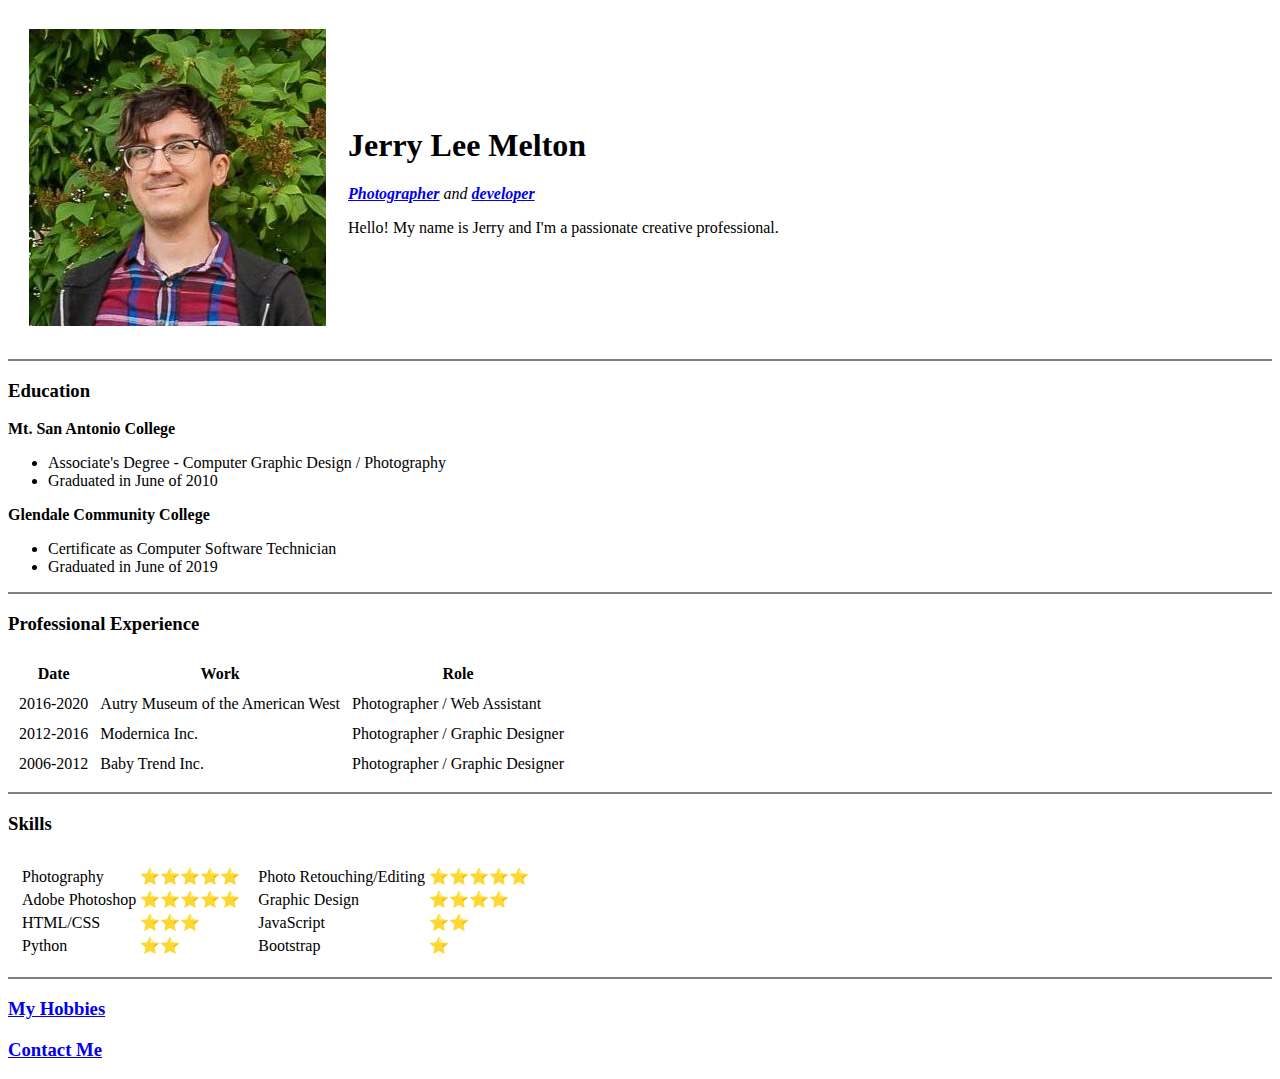
==== index.html @ 2412e4a8 "Initial commit. Currently contains raw HTML only." ====
<!DOCTYPE html>
<html lang="en" dir="ltr">

<head>
  <meta charset="utf-8">
  <title>Jerry's Personal Website</title>
</head>

<body>
  <table cellspacing="20">
    <tr>
      <td><img src="images/JerryUserPic.jpg" alt="Jerry's Profile Picture"></td>
      <td>
        <h1>Jerry Lee Melton</h1>
        <p><em><strong><a href="http://jerryleemelton.com/">Photographer</a></strong> and <strong><a href="https://github.com/JerryLeeMelton">developer</a></strong></em></p>

        <p>Hello!  My name is Jerry and I'm a passionate creative professional.</p>
      </td>
    </tr>
  </table>

  <hr noshade>

  <h3>Education</h3>
  <p><strong>Mt. San Antonio College</strong></p>
  <ul>
    <li>Associate's Degree - Computer Graphic Design / Photography</li>
    <li>Graduated in June of 2010</li>
  </ul>
  <p><strong>Glendale Community College</strong></p>
  <ul>
    <li>Certificate as Computer Software Technician</li>
    <li>Graduated in June of 2019</li>
  </ul>

  <hr noshade>

  <h3>Professional Experience</h3>

  <table cellspacing="10">
    <thead>
      <tr>
        <th>Date</th>
        <th>Work</th>
        <th>Role</th>
      </tr>
    </thead>
    <tbody>
      <tr>
        <td>2016-2020</td>
        <td>Autry Museum of the American West</td>
        <td>Photographer / Web Assistant</td>
      </tr>
      <tr>
        <td>2012-2016</td>
        <td>Modernica Inc.</td>
        <td>Photographer / Graphic Designer</td>
      </tr>
      <tr>
        <td>2006-2012</td>
        <td>Baby Trend Inc.</td>
        <td>Photographer / Graphic Designer</td>
      </tr>
    </tbody>
    <tfoot>

    </tfoot>
  </table>

  <hr noshade>

  <h3>Skills</h3>

  <table cellspacing="10">
    <tr>
      <td>
        <table>
          <tr>
            <td>Photography</td>
            <td>⭐⭐⭐⭐⭐</td>
          </tr>
          <tr>
            <td>Adobe Photoshop</td>
            <td>⭐⭐⭐⭐⭐</td>
          </tr>
          <tr>
            <td>HTML/CSS</td>
            <td>⭐⭐⭐</td>
          </tr>
          <tr>
            <td>Python</td>
            <td>⭐⭐</td>
          </tr>
        </table>
      </td>
      <td>
        <table>
          <tr>
            <td>Photo Retouching/Editing</td>
            <td>⭐⭐⭐⭐⭐</td>
          </tr>
          <tr>
            <td>Graphic Design</td>
            <td>⭐⭐⭐⭐</td>
          </tr>
          <tr>
            <td>JavaScript</td>
            <td>⭐⭐</td>
          </tr>
          <tr>
            <td>Bootstrap</td>
            <td>⭐</td>
          </tr>
        </table>
      </td>
    </tr>
  </table>

  <hr noshade>

  <h3><a href="hobbies.html">My Hobbies</a></h3>

  <h3><a href="contact.html">Contact Me</a></h3>

</body>

</html>
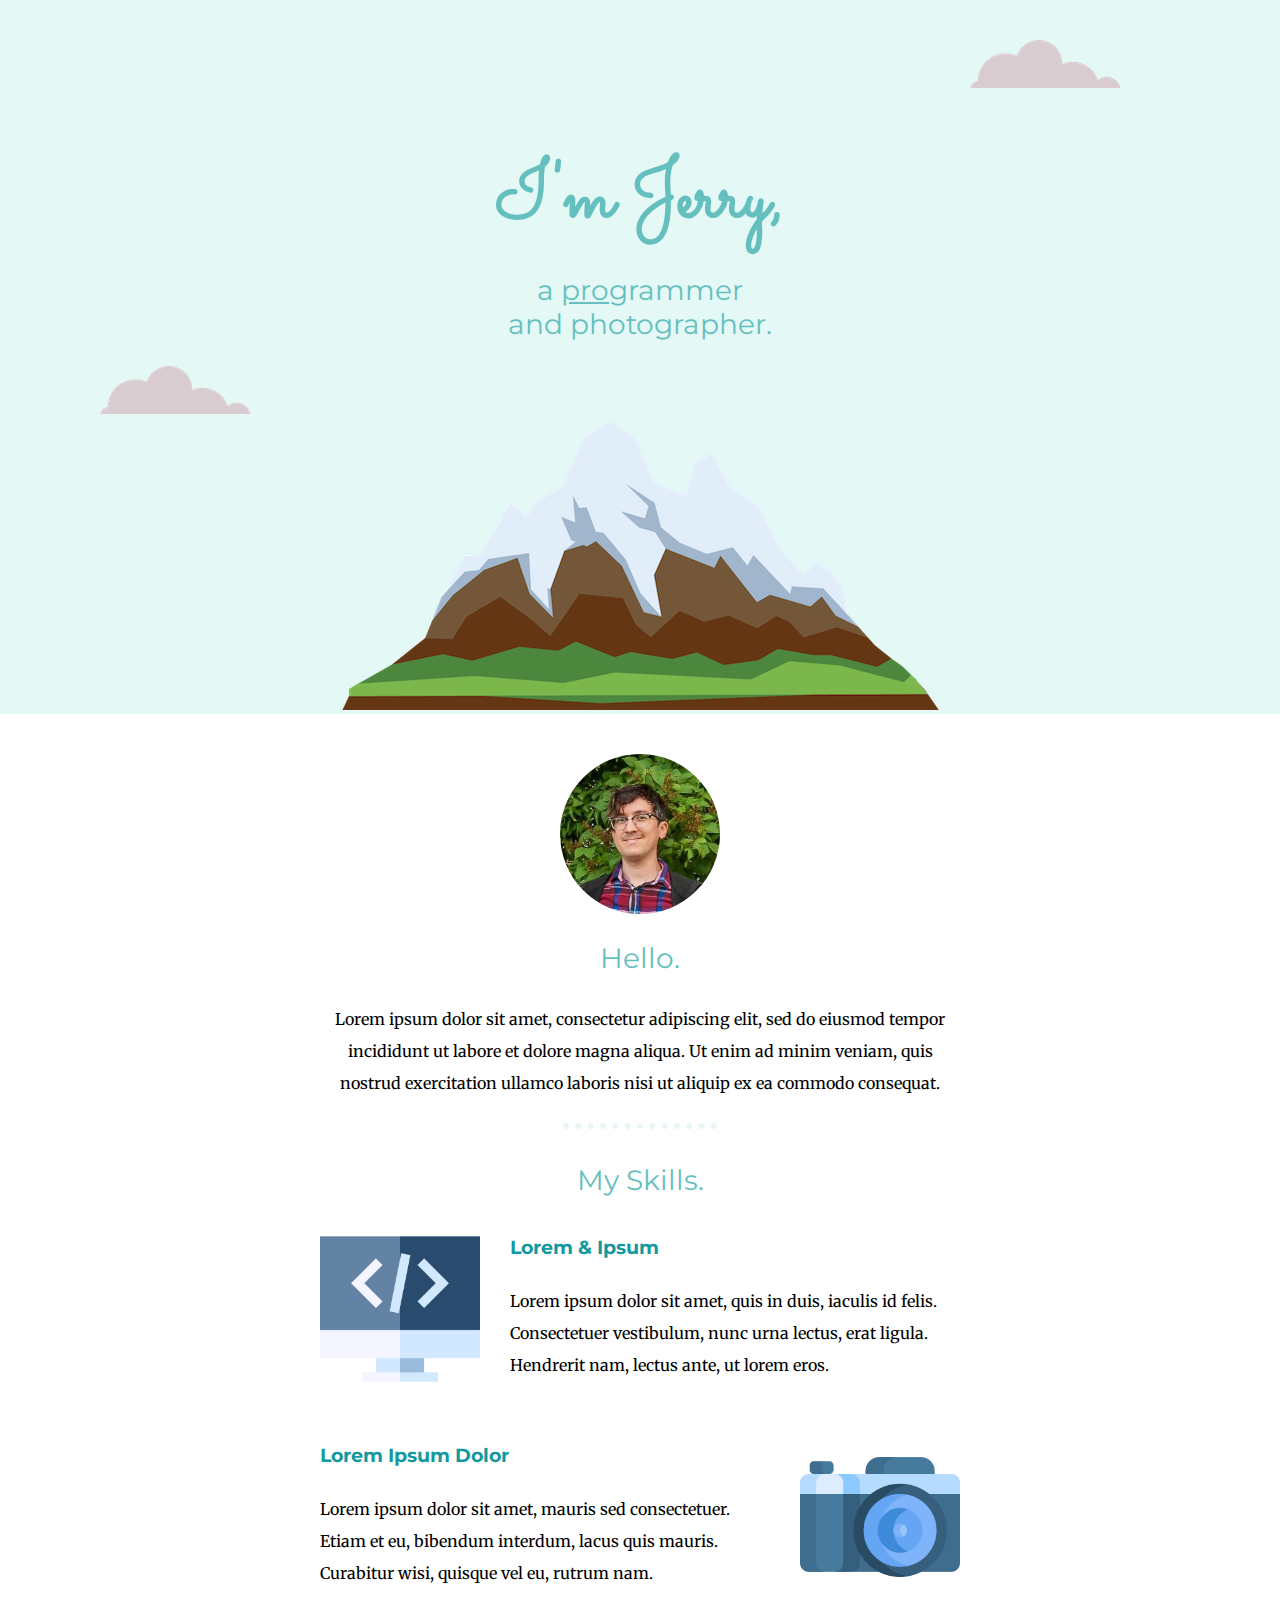
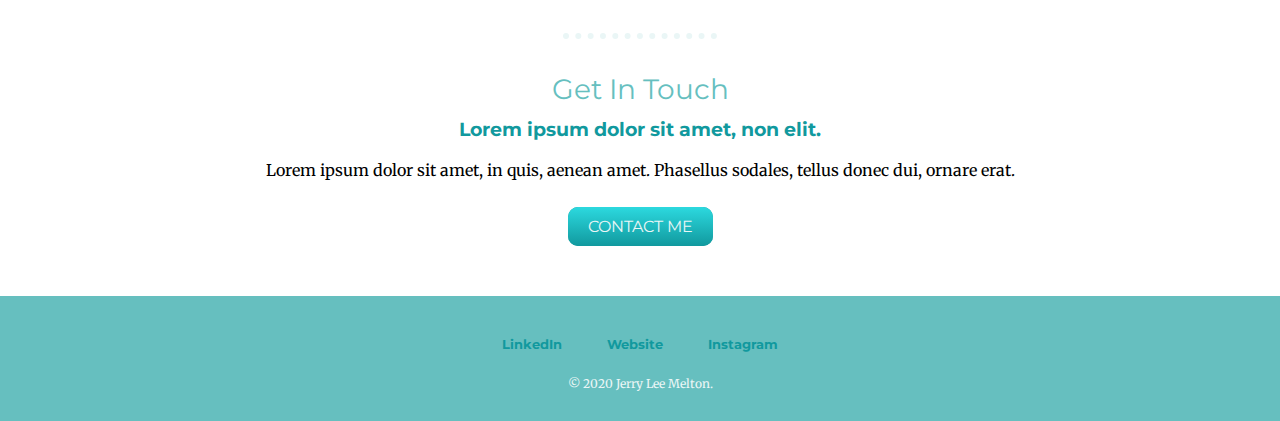
==== commit a2a75bc2: "Add files via upload" ====
--- a/index.html
+++ b/index.html
@@ -3,124 +3,66 @@
 
 <head>
   <meta charset="utf-8">
-  <title>Jerry's Personal Website</title>
+  <title>Jerry Lee Melton</title>
+
+  <link rel="stylesheet" type="text/css" href="css/styles.css">
+  <link rel="icon" href="favicon/favicon.ico">
+  <link rel="stylesheet" href="/css/master.css">
+  <link href="https://fonts.googleapis.com/css2?family=Merriweather&family=Montserrat:wght@500&family=Sacramento&display=swap" rel="stylesheet">
 </head>
 
 <body>
-  <table cellspacing="20">
-    <tr>
-      <td><img src="images/JerryUserPic.jpg" alt="Jerry's Profile Picture"></td>
-      <td>
-        <h1>Jerry Lee Melton</h1>
-        <p><em><strong><a href="http://jerryleemelton.com/">Photographer</a></strong> and <strong><a href="https://github.com/JerryLeeMelton">developer</a></strong></em></p>
 
-        <p>Hello!  My name is Jerry and I'm a passionate creative professional.</p>
-      </td>
-    </tr>
-  </table>
+  <div class="top-container">
+    <img src="images/cloud.png" alt="cloud-img" class="top-cloud">
+    <h1>I'm Jerry,</h1>
+    <h2>a <span class="pro">pro</span>grammer <br>and photographer.</h2>
+    <img src="images/cloud.png" alt="cloud-img" class="bottom-cloud">
+    <img src="images/mountain.png" alt="mountain-img">
+  </div>
 
-  <hr noshade>
 
-  <h3>Education</h3>
-  <p><strong>Mt. San Antonio College</strong></p>
-  <ul>
-    <li>Associate's Degree - Computer Graphic Design / Photography</li>
-    <li>Graduated in June of 2010</li>
-  </ul>
-  <p><strong>Glendale Community College</strong></p>
-  <ul>
-    <li>Certificate as Computer Software Technician</li>
-    <li>Graduated in June of 2019</li>
-  </ul>
+  <div class="middle-container">
+    <div class="profile">
+      <img src="images/JerryUserPic.jpg" alt="" class="body-image rounded">
+      <h2>Hello.</h2>
+      <p class="bio-text">Lorem ipsum dolor sit amet, consectetur adipiscing elit, sed do eiusmod tempor incididunt ut labore et dolore magna aliqua. Ut enim ad minim veniam, quis nostrud exercitation ullamco laboris nisi ut aliquip ex ea commodo consequat.</p>
+    </div>
+    <hr>
+    <div class="skills">
+      <h2>My Skills.</h2>
+      <div class="skill-row">
+        <img class="body-image skills-image-top" src="images/programming.png" alt="">
+        <h3>Lorem & Ipsum</h3>
+        <p>Lorem ipsum dolor sit amet, quis in duis, iaculis id felis. Consectetuer vestibulum, nunc urna lectus, erat ligula. Hendrerit nam, lectus ante, ut lorem eros.</p>
+      </div>
+      <div class="skill-row">
+        <img class="body-image skills-image-bottom" src="images/ar-camera.png" alt="">
+        <h3>Lorem Ipsum Dolor</h3>
+        <p>Lorem ipsum dolor sit amet, mauris sed consectetuer. Etiam et eu, bibendum interdum, lacus quis mauris. Curabitur wisi, quisque vel eu, rutrum nam.</p>
+      </div>
+    </div>
+    <hr>
+    <div class="contact-me">
+      <h2>Get In Touch</h2>
+      <h3>Lorem ipsum dolor sit amet, non elit.</h3>
+      <p>Lorem ipsum dolor sit amet, in quis, aenean amet. Phasellus sodales, tellus donec dui, ornare erat.</p>
+      <br>
+      <a class="btn" href="mailto:jerryleemelton@gmail.com">CONTACT ME</a>
+    </div>
+  </div>
 
-  <hr noshade>
 
-  <h3>Professional Experience</h3>
+  <div class="bottom-container">
+    <br>
+    <a class="footer-link" href="https://www.linkedin.com/in/jerryleemelton/">LinkedIn</a>
+    <a class="footer-link" href="http://jerryleemelton.com/">Website</a>
+    <a class="footer-link" href="https://www.instagram.com/jerryleemelton/">Instagram</a>
+    <p class="attribution">© 2020 Jerry Lee Melton.</p>
+  </div>
 
-  <table cellspacing="10">
-    <thead>
-      <tr>
-        <th>Date</th>
-        <th>Work</th>
-        <th>Role</th>
-      </tr>
-    </thead>
-    <tbody>
-      <tr>
-        <td>2016-2020</td>
-        <td>Autry Museum of the American West</td>
-        <td>Photographer / Web Assistant</td>
-      </tr>
-      <tr>
-        <td>2012-2016</td>
-        <td>Modernica Inc.</td>
-        <td>Photographer / Graphic Designer</td>
-      </tr>
-      <tr>
-        <td>2006-2012</td>
-        <td>Baby Trend Inc.</td>
-        <td>Photographer / Graphic Designer</td>
-      </tr>
-    </tbody>
-    <tfoot>
 
-    </tfoot>
-  </table>
 
-  <hr noshade>
-
-  <h3>Skills</h3>
-
-  <table cellspacing="10">
-    <tr>
-      <td>
-        <table>
-          <tr>
-            <td>Photography</td>
-            <td>⭐⭐⭐⭐⭐</td>
-          </tr>
-          <tr>
-            <td>Adobe Photoshop</td>
-            <td>⭐⭐⭐⭐⭐</td>
-          </tr>
-          <tr>
-            <td>HTML/CSS</td>
-            <td>⭐⭐⭐</td>
-          </tr>
-          <tr>
-            <td>Python</td>
-            <td>⭐⭐</td>
-          </tr>
-        </table>
-      </td>
-      <td>
-        <table>
-          <tr>
-            <td>Photo Retouching/Editing</td>
-            <td>⭐⭐⭐⭐⭐</td>
-          </tr>
-          <tr>
-            <td>Graphic Design</td>
-            <td>⭐⭐⭐⭐</td>
-          </tr>
-          <tr>
-            <td>JavaScript</td>
-            <td>⭐⭐</td>
-          </tr>
-          <tr>
-            <td>Bootstrap</td>
-            <td>⭐</td>
-          </tr>
-        </table>
-      </td>
-    </tr>
-  </table>
-
-  <hr noshade>
-
-  <h3><a href="hobbies.html">My Hobbies</a></h3>
-
-  <h3><a href="contact.html">Contact Me</a></h3>
 
 </body>
 
--- a/css/styles.css
+++ b/css/styles.css
@@ -0,0 +1,163 @@
+body {
+  margin: 0;
+  text-align: center;
+  font-family: 'Merriweather', serif;
+  font-size: 1rem;
+}
+
+h1 {
+  font-size: 5rem;
+  margin: 50px auto 0 auto;
+  font-family: 'Sacramento', cursive;
+  line-height: 1.25;
+  color: #66BFBF;
+}
+
+h2 {
+  font-size: 1.75rem;
+  font-family: 'Montserrat', sans-serif;
+  font-weight: normal;
+  margin-bottom: 12px;
+  color: #66BFBF;
+}
+
+h3 {
+  font-family: 'Montserrat', sans-serif;
+  color: #11999E;
+}
+
+.middle-container h3 {
+  margin-top: 0;
+}
+
+a {
+  color: #11999E;
+}
+
+hr {
+  border-style: dotted;
+  border-bottom: none;
+  border-left: none;
+  border-right: none;
+  border-width: 6px;
+  border-color: #EAF6F6;
+
+  height: 10px;
+  width: 12%;
+}
+
+.bio-text {
+  display: inline-block;
+  width: 50%;
+  line-height: 2;
+}
+
+.attribution {
+  margin-bottom: 0;
+  font-family: 'Merriweather', serif;
+  font-weight: normal;
+  font-size: 0.75em;
+  color: #EAF6F6;
+}
+
+.top-container {
+  background-color: #e4f9f5;
+  margin-bottom: 40px;
+  padding-top: 100px;
+  position: relative;
+}
+
+.contact-me {
+  padding-bottom: 60px;
+}
+
+.bottom-container {
+  background-color: #66BFBF;
+  font-family: 'Montserrat', sans-serif;
+  font-weight: bold;
+  line-height: 2;
+  padding-bottom: 25px;
+}
+
+.footer-link {
+  margin-left: 20px;
+  margin-right: 20px;
+  text-decoration: none;
+  font-size: 10pt;
+}
+
+.footer-link:hover {
+  color: #EAF6F6;
+}
+
+.pro {
+  text-decoration: underline;
+}
+
+.top-cloud {
+  position: absolute;
+  top: 40px;
+  right: 160px;
+}
+
+.bottom-cloud {
+  position: absolute;
+  bottom: 300px;
+  left: 100px;
+}
+
+.rounded {
+  border-radius: 100%;
+}
+
+.body-image {
+  width: 160px;
+  height: 160px;
+}
+
+.skills-image-top {
+  margin: 0 30px 0 0;
+  float: left;
+}
+
+.skills-image-bottom {
+  margin: 0 0 0 30px;
+  float: right;
+}
+
+.skill-row {
+  display: inline-block;
+  margin: 20px auto 20px auto;
+  width: 50%;
+  text-align: left;
+  line-height: 2;
+}
+
+.btn {
+  background: #11999E;
+  background-image: -webkit-linear-gradient(top, #2CD9DF, #11999E);
+  background-image: -moz-linear-gradient(top, #2CD9DF, #11999E);
+  background-image: -ms-linear-gradient(top, #2CD9DF, #11999E);
+  background-image: -o-linear-gradient(top, #2CD9DF, #11999E);
+  background-image: linear-gradient(to bottom, #2CD9DF, #11999E);
+  -webkit-border-radius: 10;
+  -moz-border-radius: 10;
+  border-radius: 10px;
+  font-family: 'Montserrat', sans-serif;
+  color: #EAF6F6;
+  font-size: 16px;
+  padding: 10px 20px 10px 20px;
+  text-decoration: none;
+
+  margin: 50px auto 300px auto;
+}
+
+.btn:hover {
+  background: #2CD9DF;
+  background-image: -webkit-linear-gradient(top, #11999E, #2CD9DF);
+  background-image: -moz-linear-gradient(top, #11999E, #2CD9DF);
+  background-image: -ms-linear-gradient(top, #11999E, #2CD9DF);
+  background-image: -o-linear-gradient(top, #11999E, #2CD9DF);
+  background-image: linear-gradient(to bottom, #11999E, #2CD9DF);
+  text-decoration: none;
+}
